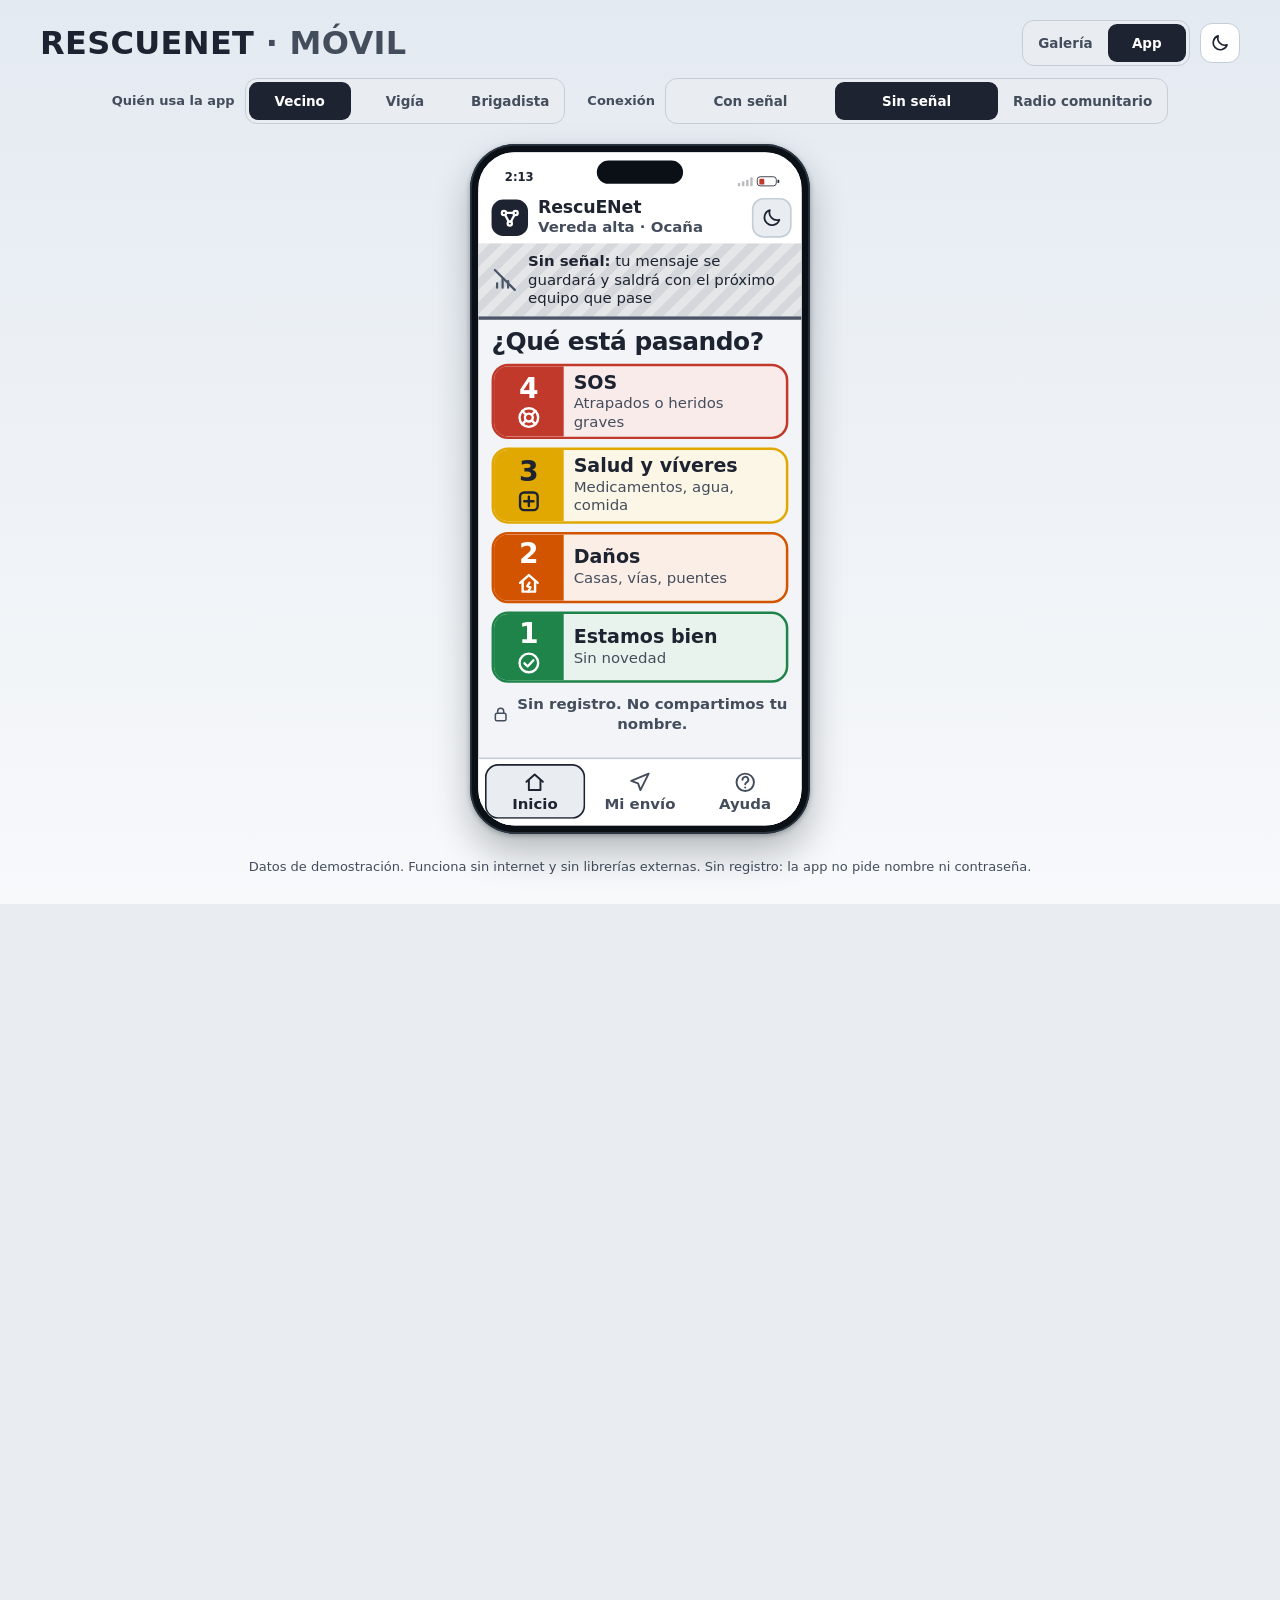
==== rescuenet-movil/index.html @ 790651b7 "Prototipos de RescuENet y Prioriza Co-Authored-By: Claude Sonnet 5.5 <noreply@anthropic.com> Claude-" ====
<!doctype html>
<html lang="es-CO">
<head>
<meta charset="utf-8">
<meta name="viewport" content="width=device-width, initial-scale=1, viewport-fit=cover">
<meta name="color-scheme" content="light dark">
<meta name="theme-color" content="#1D2330">
<title>RescuENet móvil</title>
<link rel="stylesheet" href="styles.css">
</head>
<body>

<header class="showcase" id="showcase">
  <h1>RESCUENET <span>· MÓVIL</span></h1>
  <div class="showcase-tools">
    <div class="pill-seg" role="group" aria-label="Vista de la demostración">
      <button type="button" data-action="view" data-view="gallery" aria-pressed="true">Galería</button>
      <button type="button" data-action="view" data-view="app" aria-pressed="false">App</button>
    </div>
    <button type="button" class="tool-btn" data-action="theme" data-theme-btn aria-label="Cambiar entre tema claro y oscuro"></button>
  </div>
</header>

<div class="demobar" id="demobar" hidden>
  <div class="grp">Quién usa la app
    <div class="pill-seg" role="group" aria-label="Quién usa la app">
      <button type="button" data-action="role" data-role="vecino" aria-pressed="true">Vecino</button>
      <button type="button" data-action="role" data-role="vigia" aria-pressed="false">Vigía</button>
      <button type="button" data-action="role" data-role="brigadista" aria-pressed="false">Brigadista</button>
    </div>
  </div>
  <div class="grp">Conexión
    <div class="pill-seg" role="group" aria-label="Estado de la conexión">
      <button type="button" data-action="conn" data-conn="con" aria-pressed="false">Con señal</button>
      <button type="button" data-action="conn" data-conn="sin" aria-pressed="true">Sin señal</button>
      <button type="button" data-action="conn" data-conn="radio" aria-pressed="false">Radio comunitario</button>
    </div>
  </div>
</div>

<main id="stage" class="stage"></main>

<footer class="showcase-foot" id="showcase-foot">
  Datos de demostración. Funciona sin internet y sin librerías externas. Sin registro: la app no pide nombre ni contraseña.
</footer>

<noscript><p style="padding:24px">Esta demostración necesita JavaScript activado.</p></noscript>
<script src="app.js"></script>
</body>
</html>
---- rescuenet-movil/styles.css ----
/* ==========================================================
   RescuENet · móvil
   Colores de triaje fijos: SOS #C0392B, Salud y víveres #E0A800,
   Daños #D35400, Estamos bien #1E8449, Pendiente #7D3C98.
   Texto mínimo 18 px y botones de 72 px o más dentro de la app.
   ========================================================== */

:root {
  --bg: #F2F4F7;
  --surface: #FFFFFF;
  --surface-2: #E9EDF2;
  --ink: #1D2330;
  --ink-2: #444D5C;
  --line: #C5CDD7;

  --sos: #C0392B;
  --salud: #E0A800;
  --danos: #D35400;
  --bien: #1E8449;
  --pend: #7D3C98;

  /* versiones para texto sobre fondos claros */
  --sos-t: #A52F23;
  --salud-t: #735400;
  --danos-t: #A83F00;
  --bien-t: #16693A;
  --pend-t: #6B2E83;

  /* estado de la red: no usan los colores de triaje */
  --net-on: #1D5FBF;
  --net-radio: #0C7A82;
  --net-off: #4A5568;

  --map-bg: #E6ECF1;
  --map-slope: #D8D4C6;
  --map-contour: #C3BEAE;
  --map-river: #9BC4E0;
  --map-road: #FFFFFF;

  --shadow: 0 1px 2px rgba(20, 32, 43, .08), 0 6px 18px rgba(20, 32, 43, .06);
  --focus: #1F6FEB;
  --showcase-bg: linear-gradient(180deg, #E4EAF1 0%, #F7F9FB 100%);
  color-scheme: light;
}

html[data-theme="dark"] {
  --bg: #0C1117;
  --surface: #151D26;
  --surface-2: #1E2833;
  --ink: #F1F4F8;
  --ink-2: #B7C2CD;
  --line: #3A4857;

  --sos-t: #FF9488;
  --salud-t: #F5CC55;
  --danos-t: #FF9F63;
  --bien-t: #6FD99A;
  --pend-t: #D6AEEA;

  --net-on: #6BA6FF;
  --net-radio: #4FD0D8;
  --net-off: #A5B3C1;

  --map-bg: #19242F;
  --map-slope: #27302F;
  --map-contour: #34403E;
  --map-river: #2D5A78;
  --map-road: #2C3B49;

  --shadow: none;
  --focus: #6BA6FF;
  --showcase-bg: linear-gradient(180deg, #0A0F14 0%, #111A22 100%);
  color-scheme: dark;
}

@media (prefers-color-scheme: dark) {
  html:not([data-theme="light"]) {
    --bg: #0C1117;
    --surface: #151D26;
    --surface-2: #1E2833;
    --ink: #F1F4F8;
    --ink-2: #B7C2CD;
    --line: #3A4857;
    --sos-t: #FF9488;
    --salud-t: #F5CC55;
    --danos-t: #FF9F63;
    --bien-t: #6FD99A;
    --pend-t: #D6AEEA;
    --net-on: #6BA6FF;
    --net-radio: #4FD0D8;
    --net-off: #A5B3C1;
    --map-bg: #19242F;
    --map-slope: #27302F;
    --map-contour: #34403E;
    --map-river: #2D5A78;
    --map-road: #2C3B49;
    --shadow: none;
    --focus: #6BA6FF;
    --showcase-bg: linear-gradient(180deg, #0A0F14 0%, #111A22 100%);
    color-scheme: dark;
  }
}

/* color por significado: --c es el color, --ct el color para texto, --on el texto sobre --c */
.k-sos { --c: var(--sos); --ct: var(--sos-t); --on: #fff; }
.k-salud { --c: var(--salud); --ct: var(--salud-t); --on: #1D2330; }
.k-danos { --c: var(--danos); --ct: var(--danos-t); --on: #fff; }
.k-bien { --c: var(--bien); --ct: var(--bien-t); --on: #fff; }
.k-pend { --c: var(--pend); --ct: var(--pend-t); --on: #fff; }
.k-neutro { --c: var(--ink); --ct: var(--ink); --on: var(--surface); }
.net-con { --c: var(--net-on); }
.net-radio { --c: var(--net-radio); }
.net-sin { --c: var(--net-off); }

/* ---------- base ---------- */
* { box-sizing: border-box; margin: 0; }
html { -webkit-text-size-adjust: 100%; min-height: 100%; background: var(--surface-2); }
body {
  font-family: Inter, system-ui, -apple-system, "Segoe UI", Roboto, "Helvetica Neue", Arial, sans-serif;
  background: var(--showcase-bg);
  color: var(--ink);
  min-height: 100dvh;
  line-height: 1.4;
  -webkit-font-smoothing: antialiased;
}
button { font: inherit; color: inherit; background: none; border: 0; padding: 0; cursor: pointer; text-align: inherit; -webkit-tap-highlight-color: transparent; }
button:disabled { cursor: not-allowed; }
ol, ul { list-style: none; padding: 0; }
h1, h2, h3, p, output { margin: 0; }
:focus-visible { outline: 4px solid var(--focus); outline-offset: 2px; }
.ic { width: 1.25em; height: 1.25em; flex: none; }
[hidden] { display: none !important; }

/* ---------- cabecera de la demostración ---------- */
.showcase {
  display: flex; align-items: center; justify-content: space-between; gap: 16px;
  max-width: 1400px; margin: 0 auto; padding: 20px clamp(16px, 4vw, 40px) 8px;
}
.showcase h1 { font-size: clamp(22px, 3vw, 32px); font-weight: 800; letter-spacing: .01em; }
.showcase h1 span { font-weight: 600; color: var(--ink-2); }
.showcase-tools { display: flex; align-items: center; gap: 10px; }
.showcase-foot { text-align: center; font-size: 13px; color: var(--ink-2); padding: 4px 16px 28px; }
.stage { display: flex; justify-content: center; padding: 12px 16px 20px; }

.pill-seg { display: inline-grid; grid-auto-flow: column; grid-auto-columns: 1fr; gap: 3px; padding: 3px; background: var(--surface-2); border: 1px solid var(--line); border-radius: 12px; }
.pill-seg button { min-height: 38px; padding: 0 12px; border-radius: 9px; font-weight: 700; font-size: 13.5px; text-align: center; color: var(--ink-2); white-space: nowrap; }
.pill-seg button[aria-pressed="true"] { background: var(--ink); color: var(--surface); }
.tool-btn { width: 40px; height: 40px; border-radius: 12px; display: grid; place-items: center; border: 1px solid var(--line); background: var(--surface); }
.tool-btn .ic { width: 20px; height: 20px; }

.demobar { max-width: 1400px; margin: 0 auto; padding: 4px clamp(16px, 4vw, 40px) 8px; display: flex; flex-wrap: wrap; gap: 8px 22px; align-items: center; justify-content: center; }
.demobar .grp { display: flex; align-items: center; gap: 10px; font-size: 13px; font-weight: 700; color: var(--ink-2); }

/* ---------- galería de teléfonos ---------- */
.gallery {
  --gs: .72;
  display: grid; justify-content: center; gap: 30px 26px; width: 100%; max-width: 1900px;
  grid-template-columns: repeat(auto-fill, calc(410px * var(--gs)));
}
.gal-item { display: flex; flex-direction: column; align-items: center; gap: 12px; }
.gal-open { cursor: pointer; border-radius: 52px; transition: transform .15s; }
.gal-open:hover { transform: translateY(-3px); }
.gal-open .phone { pointer-events: none; }
.gal-cap { font-weight: 800; font-size: 15px; text-align: center; max-width: 290px; }
.gal-cap small { display: block; font-weight: 500; font-size: 12.5px; color: var(--ink-2); margin-top: 2px; }

/* ---------- marco del teléfono ---------- */
.phone-wrap { --s: 1; width: calc(410px * var(--s)); height: calc(832px * var(--s)); position: relative; flex: none; }
.gallery .phone-wrap { --s: var(--gs); }
.phone {
  width: 410px; height: 832px; padding: 10px; border-radius: 54px; background: #0B1016;
  transform: scale(var(--s)); transform-origin: 0 0; position: relative;
  box-shadow: 0 22px 44px rgba(10, 20, 30, .28), 0 2px 6px rgba(10, 20, 30, .3), inset 0 0 0 2px #2A3541;
}
.screen { position: relative; height: 100%; border-radius: 44px; overflow: hidden; background: var(--bg); display: flex; flex-direction: column; isolation: isolate; }
.notch { position: absolute; top: 10px; left: 50%; translate: -50% 0; width: 104px; height: 28px; border-radius: 20px; background: #0B1016; z-index: 30; }
.statusbar {
  flex: none; height: 48px; display: flex; align-items: flex-end; justify-content: space-between;
  padding: 0 30px 7px 32px; font-size: 14px; font-weight: 700; background: var(--surface); color: var(--ink);
}
.statusbar .sb-r { display: flex; gap: 5px; align-items: center; }
.sb-sig { display: inline-flex; align-items: flex-end; gap: 2px; height: 11px; }
.sb-sig i { width: 3px; background: currentColor; border-radius: 1px; }
.sb-sig.off i { opacity: .3; }
.sb-bat { width: 24px; height: 12px; border: 1.5px solid currentColor; border-radius: 4px; position: relative; padding: 1.5px; }
.sb-bat::after { content: ""; position: absolute; right: -4px; top: 3px; width: 2px; height: 4px; background: currentColor; border-radius: 0 1px 1px 0; }
.sb-bat i { display: block; height: 100%; width: 34%; background: var(--sos); border-radius: 1.5px; }

/* ---------- app ---------- */
.app { flex: 1; min-height: 0; display: flex; flex-direction: column; position: relative; background: var(--bg); font-size: 18px; line-height: 1.35; }
.topbar { flex: none; display: flex; align-items: center; gap: 12px; padding: 6px 12px 6px 16px; background: var(--surface); min-height: 62px; }
.logo { width: 44px; height: 44px; border-radius: 14px; background: var(--ink); color: var(--surface); display: grid; place-items: center; flex: none; }
.logo .ic { width: 28px; height: 28px; stroke-width: 2.3; }
.backbtn { width: 48px; height: 48px; border-radius: 14px; border: 3px solid var(--ink); display: grid; place-items: center; flex: none; background: var(--surface); }
.backbtn .ic { width: 28px; height: 28px; stroke-width: 2.6; }
.brand { flex: 1; min-width: 0; }
.brand b { display: block; font-size: 21px; font-weight: 800; letter-spacing: -.01em; line-height: 1.1; }
.brand small { display: block; font-size: 18px; font-weight: 600; color: var(--ink-2); white-space: nowrap; overflow: hidden; text-overflow: ellipsis; }
.theme-btn { width: 48px; height: 48px; border-radius: 14px; border: 2px solid var(--line); display: grid; place-items: center; flex: none; background: var(--surface-2); }
.theme-btn .ic { width: 26px; height: 26px; }

.connbar { flex: none; display: flex; align-items: center; gap: 12px; padding: 10px 16px; min-height: 58px; border-bottom: 4px solid var(--c); background: color-mix(in srgb, var(--c) 15%, var(--surface)); font-size: 18px; line-height: 1.25; }
.connbar .ic { width: 32px; height: 32px; color: var(--c); }
.connbar p b { font-weight: 800; }
.connbar.net-sin { background-image: repeating-linear-gradient(135deg, transparent 0 10px, color-mix(in srgb, var(--c) 10%, transparent) 10px 20px); }

.content { flex: 1; min-height: 0; overflow-y: auto; overscroll-behavior: contain; padding: 10px 16px 22px; scrollbar-width: thin; }
.content:focus { outline: none; }
.stack { display: grid; grid-template-columns: minmax(0, 1fr); gap: 10px; align-content: start; }

.tabbar { flex: none; display: grid; grid-auto-flow: column; grid-auto-columns: 1fr; gap: 6px; background: var(--surface); border-top: 2px solid var(--line); padding: 6px 8px calc(8px + env(safe-area-inset-bottom, 0px)); }
.tab { position: relative; display: flex; flex-direction: column; align-items: center; justify-content: center; gap: 2px; min-height: 66px; padding: 4px; border-radius: 16px; font-size: 18px; font-weight: 700; line-height: 1.1; text-align: center; color: var(--ink-2); }
.tab .ic { width: 28px; height: 28px; }
.tab[aria-current="page"] { color: var(--ink); background: var(--surface-2); box-shadow: inset 0 0 0 2px var(--ink); }

/* ---------- textos ---------- */
.q { font-size: 30px; font-weight: 800; letter-spacing: -.02em; line-height: 1.12; }
.h1 { font-size: 26px; font-weight: 800; letter-spacing: -.015em; line-height: 1.15; }
.h2 { font-size: 22px; font-weight: 800; line-height: 1.2; }
.sub { font-size: 18px; font-weight: 600; color: var(--ink-2); }
.eyebrow { font-size: 18px; font-weight: 700; color: var(--ink-2); }
.priv { display: flex; align-items: center; justify-content: center; gap: 8px; text-align: center; font-size: 18px; color: var(--ink-2); font-weight: 600; padding: 4px 0 0; }
.priv .ic { width: 22px; height: 22px; }

/* ---------- botones ---------- */
.btn { min-height: 72px; padding: 0 16px; border-radius: 18px; font-weight: 800; font-size: 21px; line-height: 1.12; display: inline-flex; align-items: center; justify-content: center; gap: 10px; text-align: center; border: 3px solid var(--c, var(--ink)); background: var(--surface); color: var(--ink); }
.btn .ic { width: 28px; height: 28px; }
.btn.primary { background: var(--c, var(--ink)); color: var(--on, var(--surface)); }
.btn.block { width: 100%; }
.btn:disabled { opacity: .5; }

/* botones de triaje */
.tri { display: grid; grid-template-columns: 84px minmax(0, 1fr); align-items: stretch; width: 100%; min-height: 80px; border-radius: 20px; overflow: hidden; border: 3px solid var(--c); background: color-mix(in srgb, var(--c) 10%, var(--surface)); text-align: left; position: relative; }
.tri .num { display: flex; flex-direction: column; align-items: center; justify-content: center; gap: 4px; background: var(--c); color: var(--on); padding: 6px 0; }
.tri .num b { font-size: 34px; line-height: 1; font-weight: 800; font-variant-numeric: tabular-nums; }
.tri .num .ic { width: 30px; height: 30px; stroke-width: 2.3; }
.tri .txt { display: flex; flex-direction: column; justify-content: center; gap: 1px; padding: 7px 12px; min-width: 0; }
.tri .txt b { font-size: 23px; font-weight: 800; line-height: 1.1; color: var(--ink); }
.tri .txt span { font-size: 18px; line-height: 1.25; color: var(--ink-2); font-weight: 500; }
.tri[aria-pressed="true"] { box-shadow: 0 0 0 4px var(--ink); }

/* ---------- detalles ---------- */
.dhead { display: flex; align-items: center; gap: 14px; padding: 12px 16px; border-radius: 20px; background: var(--c); color: var(--on); }
.dhead .num { display: flex; align-items: center; gap: 8px; }
.dhead .num b { font-size: 44px; line-height: 1; font-weight: 800; }
.dhead .num .ic { width: 38px; height: 38px; stroke-width: 2.3; }
.dhead h1 { font-size: 34px; font-weight: 800; letter-spacing: -.02em; line-height: 1.05; }
.dhead p { font-size: 18px; font-weight: 600; opacity: .95; }
.blk { display: grid; gap: 10px; padding: 14px; border-radius: 20px; background: var(--surface); border: 2px solid var(--line); }
.blk > h2 { font-size: 21px; font-weight: 800; line-height: 1.2; }
.blk > h2 small { font-weight: 600; color: var(--ink-2); font-size: 18px; }
.counter { display: grid; grid-template-columns: 72px minmax(0, 1fr) 72px; gap: 10px; align-items: center; }
.sbtn { width: 72px; height: 72px; border-radius: 18px; border: 3px solid var(--ink); display: grid; place-items: center; background: var(--surface); }
.sbtn .ic { width: 34px; height: 34px; stroke-width: 3; }
.sbtn:disabled { opacity: .35; }
.cnum { text-align: center; font-size: 60px; font-weight: 800; line-height: 1; font-variant-numeric: tabular-nums; letter-spacing: -.02em; }
.opts { display: grid; grid-auto-flow: column; grid-auto-columns: 1fr; gap: 8px; }
.opts button { min-height: 72px; border-radius: 16px; border: 3px solid var(--line); background: var(--surface-2); font-size: 21px; font-weight: 800; text-align: center; display: flex; align-items: center; justify-content: center; gap: 6px; padding: 0 6px; }
.opts button[aria-pressed="true"] { border-color: var(--ink); background: var(--ink); color: var(--surface); }
.opts .ic { width: 24px; height: 24px; stroke-width: 3; }
.chips { display: flex; flex-wrap: wrap; gap: 8px; }
.chip { display: inline-flex; align-items: center; gap: 8px; min-height: 56px; padding: 6px 16px; border-radius: 28px; border: 3px solid var(--line); background: var(--surface-2); font-size: 18px; font-weight: 700; line-height: 1.15; }
.chip .ic { width: 22px; height: 22px; stroke-width: 3; }
.chip[aria-pressed="true"] { border-color: var(--ink); background: var(--ink); color: var(--surface); }
.swrow { display: flex; align-items: center; gap: 14px; width: 100%; min-height: 72px; padding: 8px 14px; border-radius: 18px; border: 3px solid var(--line); background: var(--surface-2); font-size: 21px; font-weight: 800; line-height: 1.15; text-align: left; }
.swrow .lab { flex: 1; display: flex; align-items: center; gap: 10px; }
.swrow .lab .ic { width: 28px; height: 28px; }
.swrow .opc { font-size: 18px; font-weight: 600; color: var(--ink-2); }
.swrow .yn { font-size: 18px; font-weight: 800; min-width: 28px; text-align: right; }
.swrow .sw { width: 64px; height: 38px; border-radius: 19px; border: 3px solid var(--ink-2); background: var(--surface); position: relative; flex: none; }
.swrow .sw::after { content: ""; position: absolute; top: 3px; left: 3px; width: 26px; height: 26px; border-radius: 50%; background: var(--ink-2); transition: left .15s; }
.swrow[aria-checked="true"] { border-color: var(--ink); }
.swrow[aria-checked="true"] .sw { background: var(--ink); border-color: var(--ink); }
.swrow[aria-checked="true"] .sw::after { left: 29px; background: var(--surface); }

.footbar { flex: none; display: grid; gap: 10px; padding: 12px 16px calc(14px + env(safe-area-inset-bottom, 0px)); background: var(--surface); border-top: 2px solid var(--line); }
.footbar.two { grid-template-columns: minmax(0, 1.25fr) minmax(0, 1fr); }

/* ---------- estado del envío ---------- */
.tl { display: grid; }
.tl li { position: relative; display: flex; gap: 14px; padding: 0 0 20px; }
.tl li:last-child { padding-bottom: 0; }
.tl li::before { content: ""; position: absolute; left: 22px; top: 48px; bottom: 2px; width: 4px; border-radius: 2px; background: var(--line); }
.tl li:last-child::before { display: none; }
.tl li.done::before { background: var(--ink); }
.tl .tic { position: relative; width: 48px; height: 48px; border-radius: 50%; display: grid; place-items: center; flex: none; background: var(--surface-2); border: 3px solid var(--line); color: var(--ink-2); z-index: 1; }
.tl .tic .ic { width: 26px; height: 26px; stroke-width: 2.6; }
.tl li.done .tic { background: var(--ink); border-color: var(--ink); color: var(--surface); }
.tl li.wait .tic { background: var(--surface); border-color: var(--c); color: var(--c); }
.tl li.wait .tic::after { content: ""; position: absolute; inset: -8px; border-radius: 50%; border: 3px solid var(--c); opacity: 0; animation: pulse 1.9s ease-out infinite; }
.tl li.pend .tic { border-style: dashed; }
.tl .tx b { display: block; font-size: 22px; font-weight: 800; line-height: 1.2; padding-top: 2px; }
.tl .tx span { display: block; font-size: 18px; color: var(--ink-2); font-weight: 600; margin-top: 2px; }
.sumcard { display: grid; gap: 10px; padding: 14px; border-radius: 20px; background: var(--surface); border: 2px solid var(--line); border-left: 10px solid var(--c); }
.sumcard .top { display: flex; align-items: center; gap: 12px; }
.sumcard .top .num { width: 52px; height: 52px; border-radius: 14px; background: var(--c); color: var(--on); display: grid; place-items: center; flex: none; }
.sumcard .top .num .ic { width: 30px; height: 30px; stroke-width: 2.3; }
.sumcard .top b { font-size: 26px; font-weight: 800; line-height: 1.1; }
.kv { display: grid; grid-template-columns: auto minmax(0, 1fr); gap: 4px 12px; font-size: 18px; }
.kv dt { color: var(--ink-2); font-weight: 700; }
.kv dd { margin: 0; font-weight: 700; }
.note { display: flex; gap: 12px; align-items: flex-start; padding: 14px; border-radius: 18px; background: var(--surface); border: 2px solid var(--line); font-size: 18px; font-weight: 600; }
.note .ic { width: 28px; height: 28px; margin-top: 1px; }
.empty { display: grid; gap: 14px; justify-items: start; padding: 20px 16px; border: 3px dashed var(--line); border-radius: 20px; }

/* ---------- pase de lista ---------- */
.chip-r { display: inline-flex; align-items: center; gap: 8px; padding: 4px 12px; min-height: 40px; border-radius: 20px; font-size: 18px; font-weight: 800; border: 3px solid var(--c); background: color-mix(in srgb, var(--c) 15%, var(--surface)); color: var(--ink); }
.chip-r .ic { width: 22px; height: 22px; color: var(--ct); stroke-width: 2.4; }
.hist { display: grid; gap: 8px; }
.hist li { display: flex; align-items: center; justify-content: space-between; gap: 10px; padding: 8px 12px; min-height: 56px; border-radius: 14px; background: var(--surface); border: 2px solid var(--line); border-left: 8px solid var(--c); font-size: 18px; font-weight: 700; }
.hist li time { color: var(--ink-2); font-weight: 700; }
.sent { display: grid; gap: 12px; padding: 16px; border-radius: 20px; border: 3px solid var(--c); background: color-mix(in srgb, var(--c) 10%, var(--surface)); }
.sent .top { display: flex; align-items: center; gap: 12px; }
.sent .top .num { width: 56px; height: 56px; border-radius: 16px; background: var(--c); color: var(--on); display: grid; place-items: center; flex: none; }
.sent .top .num .ic { width: 32px; height: 32px; stroke-width: 2.4; }
.sent .top b { font-size: 24px; line-height: 1.12; font-weight: 800; }

/* ---------- tareas del brigadista ---------- */
.task { display: grid; gap: 10px; padding: 14px; border-radius: 22px; border: 3px solid var(--c); background: color-mix(in srgb, var(--c) 9%, var(--surface)); }
.task.dash { border-style: dashed; }
.task h2 { display: flex; align-items: flex-start; gap: 12px; font-size: 24px; font-weight: 800; line-height: 1.15; }
.task .tico { width: 48px; height: 48px; border-radius: 14px; background: var(--c); color: var(--on); display: grid; place-items: center; flex: none; }
.task .tico .ic { width: 28px; height: 28px; stroke-width: 2.3; }
.task p { font-size: 18px; font-weight: 500; }
.task p b { font-weight: 800; }
.task .enruta { display: flex; align-items: center; gap: 10px; font-weight: 800; color: var(--ink); }
.task .enruta .ic { width: 26px; height: 26px; color: var(--ct); }

.mapcard { padding: 0; overflow: hidden; border-radius: 20px; border: 2px solid var(--line); background: var(--surface); }
.map { display: block; width: 100%; height: auto; }
.map text { text-anchor: middle; font-family: inherit; }
.map-bg { fill: var(--map-bg); }
.map-slope { fill: var(--map-slope); opacity: .75; }
.map-contour { fill: none; stroke: var(--map-contour); stroke-width: 1; }
.map-river { fill: none; stroke: var(--map-river); stroke-width: 15; stroke-linecap: round; }
.map-road { fill: none; stroke: var(--map-road); stroke-width: 5; stroke-linecap: round; }
.map-lbl { font-size: 12px; font-weight: 800; letter-spacing: .08em; fill: var(--ink-2); opacity: .8; }
.route { fill: none; stroke: var(--c); stroke-width: 6; stroke-linecap: round; stroke-dasharray: 1 11; animation: march 1.1s linear infinite; }
.route-bg { fill: none; stroke: var(--surface); stroke-width: 11; stroke-linecap: round; opacity: .85; }
.pin-c { fill: var(--c); stroke: var(--surface); stroke-width: 3; }
.pin-t { font-size: 17px; font-weight: 800; fill: var(--ink); paint-order: stroke; stroke: var(--map-bg); stroke-width: 5px; stroke-linejoin: round; }
.pmu-sq { fill: var(--ink); stroke: var(--surface); stroke-width: 3; }
.pmu-t { font-size: 15px; font-weight: 800; fill: var(--ink); paint-order: stroke; stroke: var(--map-bg); stroke-width: 5px; stroke-linejoin: round; }
.offline { display: flex; align-items: center; gap: 10px; padding: 10px 14px; border-top: 2px solid var(--line); font-size: 18px; font-weight: 700; }
.offline .ic { width: 26px; height: 26px; color: var(--net-on); }

/* ---------- mula de datos ---------- */
.radar { --d: 220px; position: relative; display: grid; place-items: center; width: var(--d); height: var(--d); margin: 8px auto 6px; }
.radar.small { --d: 140px; margin: 2px auto; }
.rbtn { position: relative; z-index: 1; width: var(--d); height: var(--d); border-radius: 50%; background: var(--ink); color: var(--surface); display: flex; flex-direction: column; align-items: center; justify-content: center; gap: 6px; padding: 0 22px; text-align: center; font-size: 23px; font-weight: 800; line-height: 1.12; border: 6px solid color-mix(in srgb, var(--ink) 22%, var(--surface)); box-shadow: 0 0 0 10px color-mix(in srgb, var(--ink) 10%, transparent); }
.rbtn .ic { width: 46px; height: 46px; stroke-width: 2.1; }
.radar.small .rbtn { font-size: 18px; gap: 2px; }
.radar.small .rbtn .ic { width: 34px; height: 34px; }
.radar.scan::before, .radar.scan::after { content: ""; position: absolute; inset: 0; border-radius: 50%; border: 4px solid var(--net-radio); opacity: 0; animation: ring 1.7s ease-out infinite; }
.radar.scan::after { animation-delay: .85s; }
.result { display: grid; gap: 12px; }
.counts { display: grid; grid-template-columns: repeat(2, minmax(0, 1fr)); gap: 10px; }
.count { display: flex; align-items: center; gap: 10px; min-height: 76px; padding: 8px 12px; border-radius: 18px; border: 3px solid var(--c); background: color-mix(in srgb, var(--c) 11%, var(--surface)); }
.count .ico { width: 44px; height: 44px; border-radius: 12px; background: var(--c); color: var(--on); display: grid; place-items: center; flex: none; }
.count .ico .ic { width: 26px; height: 26px; stroke-width: 2.3; }
.count b { display: block; font-size: 32px; font-weight: 800; line-height: 1; font-variant-numeric: tabular-nums; }
.count span { display: block; font-size: 18px; font-weight: 700; line-height: 1.15; }
.pendbar { flex: none; display: flex; align-items: center; justify-content: space-between; gap: 10px; padding: 10px 16px; background: var(--ink); color: var(--surface); font-size: 20px; font-weight: 800; line-height: 1.15; }
.pendbar b { font-size: 36px; line-height: 1; font-variant-numeric: tabular-nums; }
.pendbar.done { background: var(--bien); color: #fff; }

/* ---------- verificación ---------- */
.yn2 { display: grid; grid-template-columns: repeat(2, minmax(0, 1fr)); gap: 10px; }
.big2 { display: flex; flex-direction: column; align-items: center; justify-content: center; gap: 6px; min-height: 96px; padding: 8px; border-radius: 20px; border: 3px solid var(--c); background: color-mix(in srgb, var(--c) 10%, var(--surface)); font-size: 22px; font-weight: 800; text-align: center; line-height: 1.1; }
.big2 .ic { width: 34px; height: 34px; color: var(--ct); stroke-width: 2.4; }
.big2[aria-pressed="true"] { background: var(--c); color: var(--on); box-shadow: 0 0 0 4px var(--ink); }
.big2[aria-pressed="true"] .ic { color: var(--on); }
.crow { display: flex; align-items: center; justify-content: space-between; gap: 8px; padding: 8px 10px 8px 14px; border-radius: 18px; background: var(--surface); border: 2px solid var(--line); }
.crow .lab { font-size: 20px; font-weight: 800; line-height: 1.15; flex: 1; min-width: 0; }
.crow .st { display: flex; align-items: center; gap: 4px; }
.crow .st .sbtn { width: 72px; height: 72px; }
.crow .st output { min-width: 46px; text-align: center; font-size: 36px; font-weight: 800; font-variant-numeric: tabular-nums; }

/* ---------- ayuda ---------- */
.dl { display: grid; gap: 8px; }
.dl li { display: flex; align-items: center; gap: 12px; min-height: 52px; font-size: 20px; font-weight: 700; line-height: 1.2; }
.dl li .ic { width: 30px; height: 30px; padding: 4px; border-radius: 50%; background: var(--bien); color: #fff; stroke-width: 3.2; }
.dl li.no .ic { background: var(--sos); }
.codes { display: grid; gap: 8px; }
.codes li { display: grid; grid-template-columns: 52px minmax(0, 1fr); align-items: center; gap: 12px; min-height: 56px; border-radius: 14px; border: 3px solid var(--c); background: color-mix(in srgb, var(--c) 10%, var(--surface)); padding-right: 10px; font-size: 20px; font-weight: 800; }
.codes li .n { align-self: stretch; display: grid; place-items: center; background: var(--c); color: var(--on); font-size: 28px; border-radius: 9px 0 0 9px; }
.bignum { font-size: 34px; font-weight: 800; letter-spacing: .02em; font-variant-numeric: tabular-nums; }

/* ---------- avisos ---------- */
.toast { position: absolute; left: 12px; right: 12px; bottom: 100px; z-index: 40; padding: 14px 16px; border-radius: 16px; background: var(--ink); color: var(--surface); font-size: 18px; font-weight: 700; line-height: 1.25; box-shadow: 0 8px 24px rgba(0, 0, 0, .3); animation: up .25s ease-out; }

@keyframes up { from { transform: translateY(40px); opacity: 0; } to { transform: none; opacity: 1; } }
@keyframes pulse { 0% { transform: scale(.8); opacity: .8; } 100% { transform: scale(1.25); opacity: 0; } }
@keyframes ring { 0% { transform: scale(1); opacity: .9; } 100% { transform: scale(1.7); opacity: 0; } }
@keyframes march { to { stroke-dashoffset: -12; } }
@media (prefers-reduced-motion: reduce) {
  *, *::before, *::after { animation: none !important; transition: none !important; }
  .tl li.wait .tic::after, .radar.scan::before, .radar.scan::after { opacity: .6; }
}

/* ---------- teléfono real (pantallas angostas): sin marco ---------- */
@media (max-width: 520px) {
  .showcase, .showcase-foot, .demobar { display: none; }
  .stage { padding: 0; display: block; }
  .phone-wrap, .gallery .phone-wrap { width: 100vw; height: 100dvh; --s: 1 !important; }
  .phone { width: 100%; height: 100%; padding: 0; border-radius: 0; background: none; box-shadow: none; transform: none; }
  .screen { border-radius: 0; }
  .notch, .statusbar { display: none; }
  .topbar { padding-top: calc(8px + env(safe-area-inset-top, 0px)); }
}
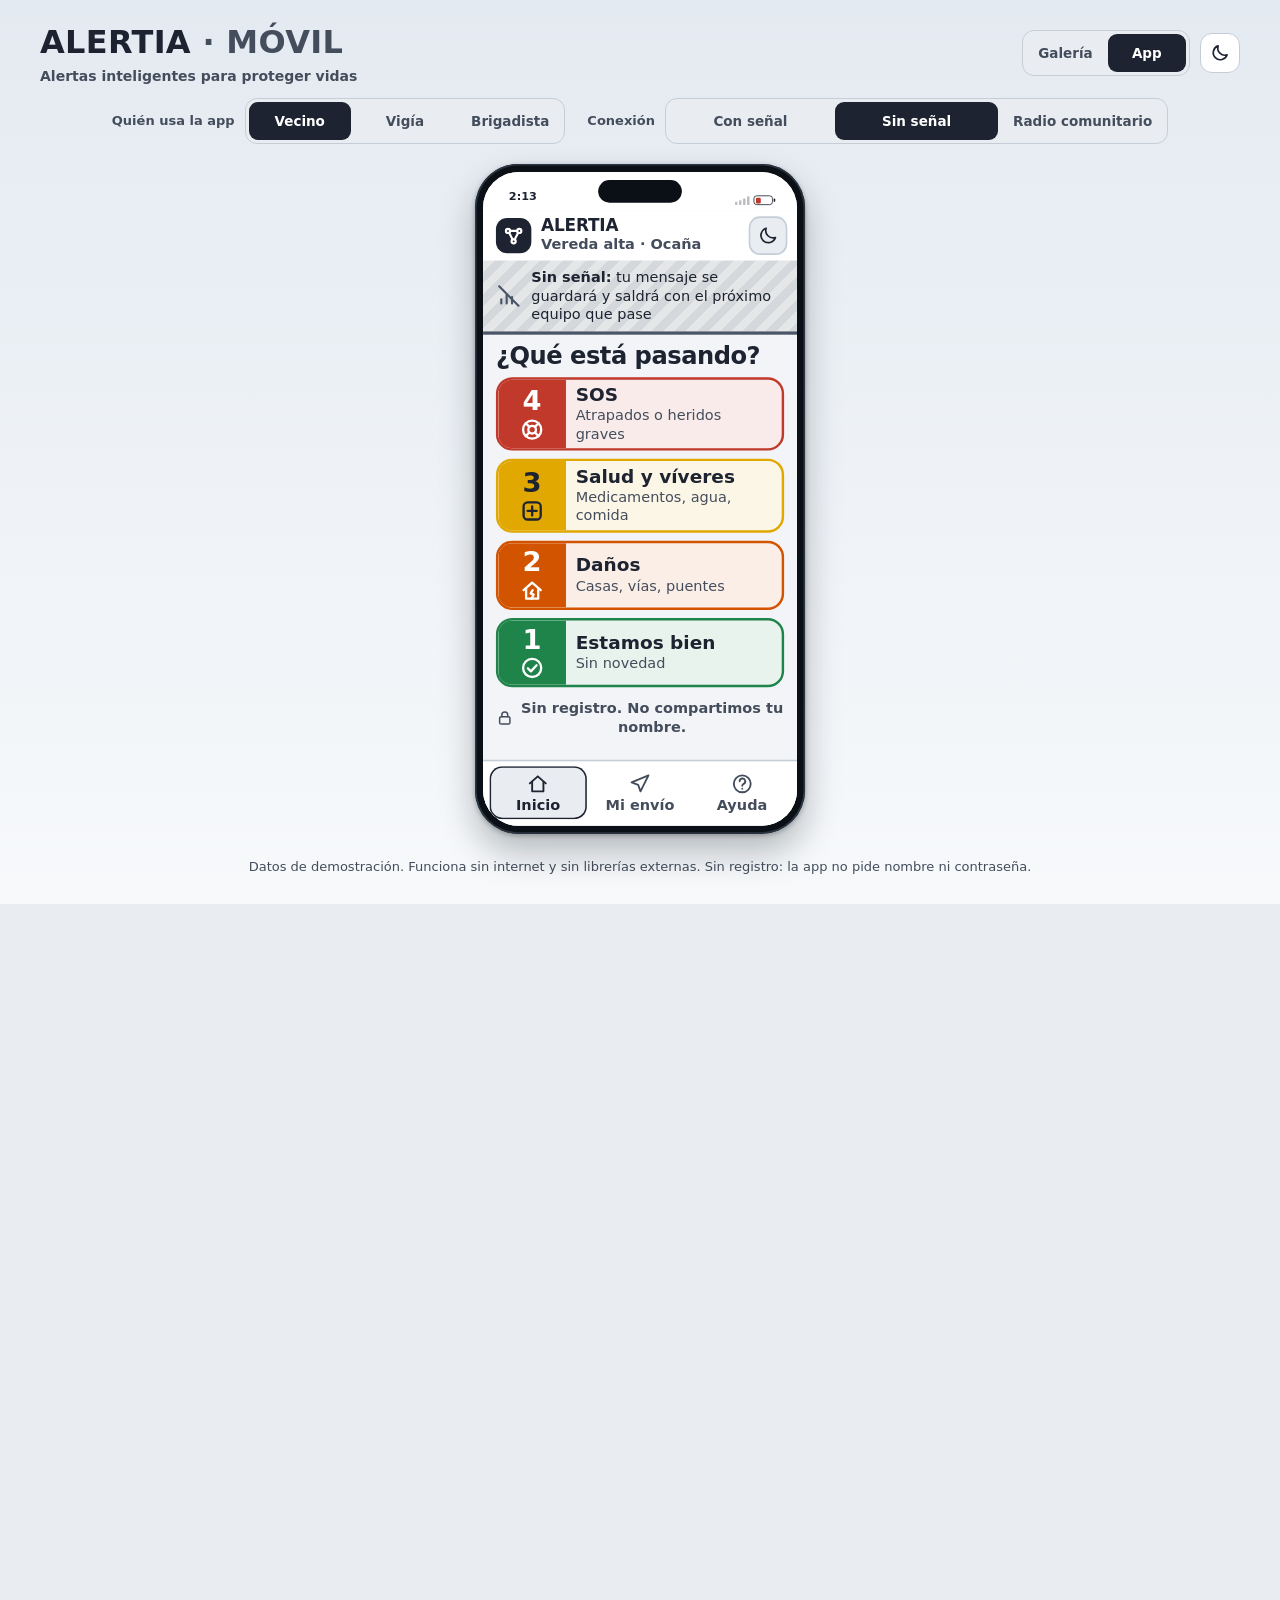
==== commit 61e1c043: "Renombra la app a ALERTIA y agrega el lema Co-Authored-By: Claude Sonnet 5.5 <noreply@anthropic.com>" ====
--- a/rescuenet-movil/index.html
+++ b/rescuenet-movil/index.html
@@ -5,13 +5,13 @@
 <meta name="viewport" content="width=device-width, initial-scale=1, viewport-fit=cover">
 <meta name="color-scheme" content="light dark">
 <meta name="theme-color" content="#1D2330">
-<title>RescuENet móvil</title>
+<title>ALERTIA móvil</title>
 <link rel="stylesheet" href="styles.css">
 </head>
 <body>
 
 <header class="showcase" id="showcase">
-  <h1>RESCUENET <span>· MÓVIL</span></h1>
+  <div class="showcase-title"><h1>ALERTIA <span>· MÓVIL</span></h1><p class="tagline">Alertas inteligentes para proteger vidas</p></div>
   <div class="showcase-tools">
     <div class="pill-seg" role="group" aria-label="Vista de la demostración">
       <button type="button" data-action="view" data-view="gallery" aria-pressed="true">Galería</button>
--- a/rescuenet-movil/styles.css
+++ b/rescuenet-movil/styles.css
@@ -1,5 +1,5 @@
 /* ==========================================================
-   RescuENet · móvil
+   ALERTIA · móvil
    Colores de triaje fijos: SOS #C0392B, Salud y víveres #E0A800,
    Daños #D35400, Estamos bien #1E8449, Pendiente #7D3C98.
    Texto mínimo 18 px y botones de 72 px o más dentro de la app.
@@ -138,6 +138,8 @@
 }
 .showcase h1 { font-size: clamp(22px, 3vw, 32px); font-weight: 800; letter-spacing: .01em; }
 .showcase h1 span { font-weight: 600; color: var(--ink-2); }
+.showcase-title { min-width: 0; }
+.tagline { margin-top: 2px; font-size: 14px; font-weight: 600; color: var(--ink-2); }
 .showcase-tools { display: flex; align-items: center; gap: 10px; }
 .showcase-foot { text-align: center; font-size: 13px; color: var(--ink-2); padding: 4px 16px 28px; }
 .stage { display: flex; justify-content: center; padding: 12px 16px 20px; }
